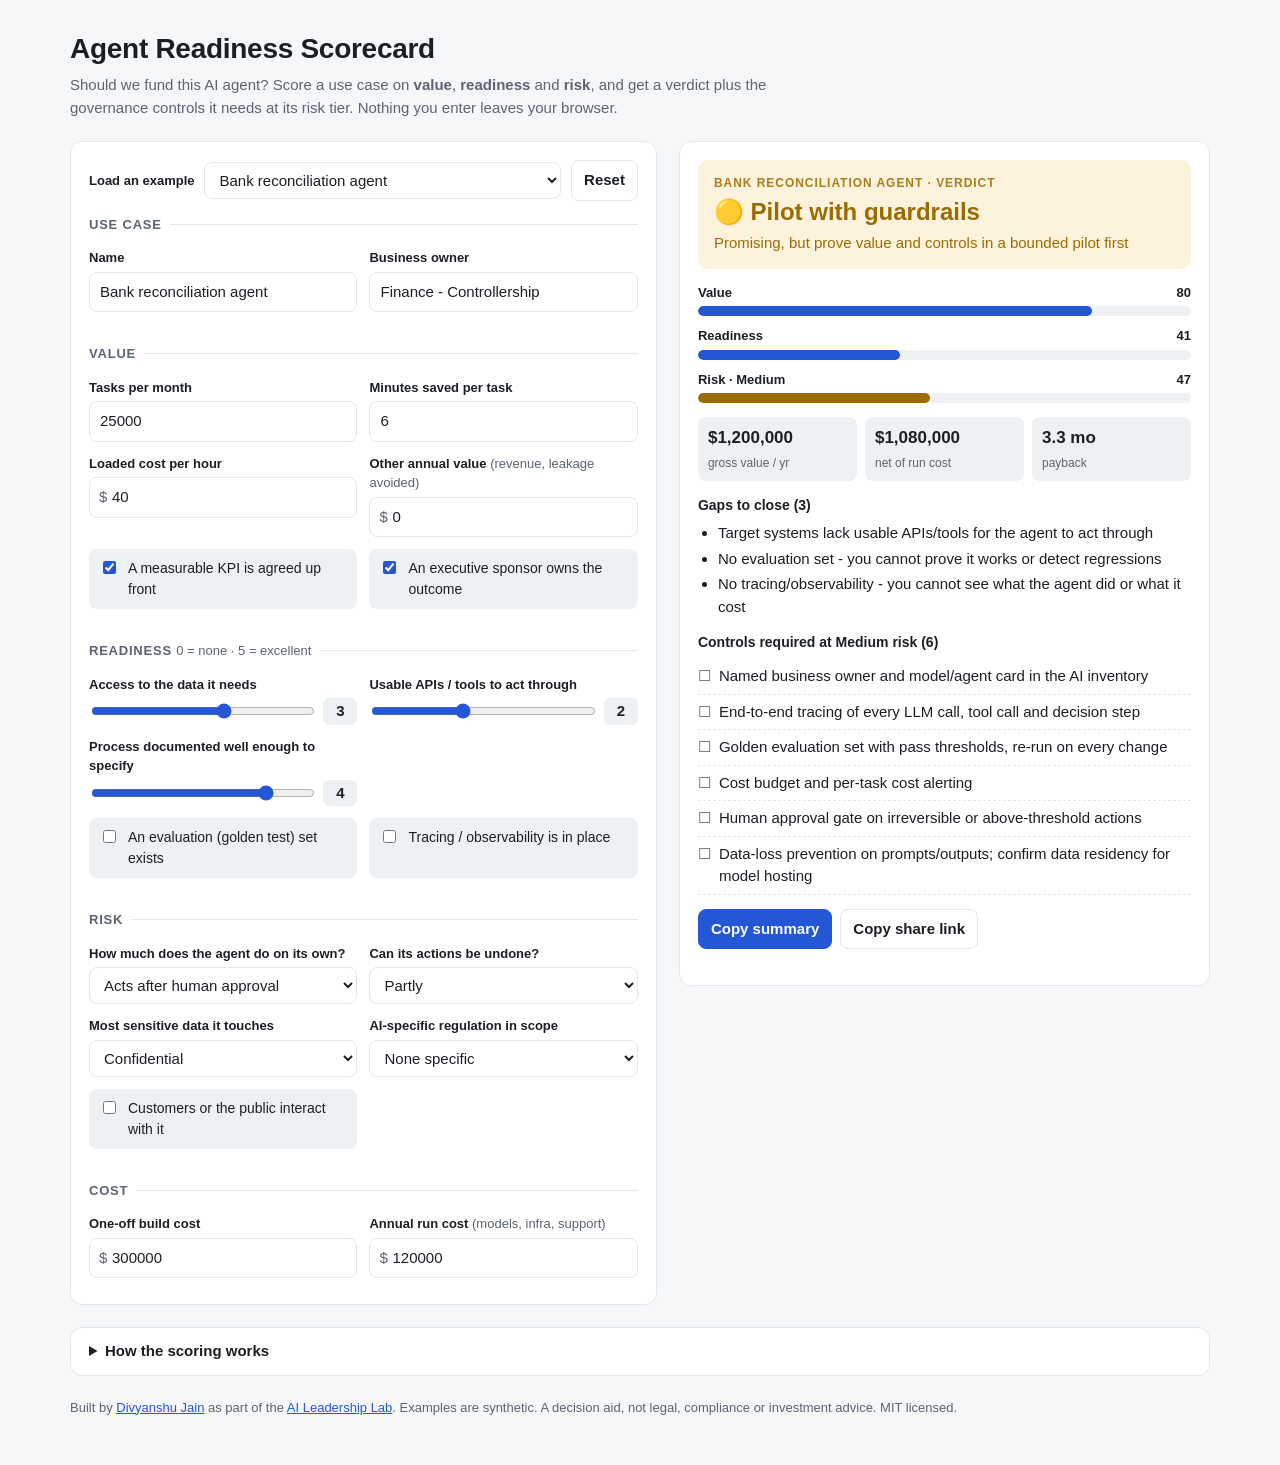
==== docs/index.html @ d0b58342 "Add browser version of the Agent Readiness Scorecard (GitHub Pages) with Python parity CI" ====
<!doctype html>
<html lang="en">
<head>
<meta charset="utf-8">
<meta name="viewport" content="width=device-width, initial-scale=1">
<title>Agent Readiness Scorecard</title>
<meta name="description" content="Score an agentic AI use case on value, readiness and risk before you fund it. Get a verdict and the governance controls it needs.">
<meta property="og:title" content="Agent Readiness Scorecard">
<meta property="og:description" content="Should we fund this AI agent? Score value, readiness and risk in 60 seconds and get the controls it needs.">
<meta property="og:type" content="website">
<meta property="og:url" content="https://jaindivyanshu.github.io/ai-leadership-lab/">
<meta property="og:image" content="https://jaindivyanshu.github.io/ai-leadership-lab/og.png">
<meta name="twitter:card" content="summary_large_image">
<style>
:root{
  --bg:#f6f7f9; --panel:#ffffff; --ink:#1b1f24; --muted:#5b6470; --line:#e3e6ea; --soft:#eef1f4;
  --accent:#2457d6; --accent-ink:#ffffff;
  --fund:#1a7f4b; --fund-bg:#e6f4ec; --pilot:#9a6b00; --pilot-bg:#fdf3dc;
  --rework:#b4510f; --rework-bg:#fdebdf; --stop:#b42318; --stop-bg:#fde8e7;
  --radius:12px; color-scheme:light;
}
@media (prefers-color-scheme: dark){
  :root{
    --bg:#0f1216; --panel:#171b21; --ink:#e7eaee; --muted:#9aa4b1; --line:#2a3039; --soft:#1f242c;
    --accent:#6c95ff; --accent-ink:#0f1216;
    --fund:#4cc38a; --fund-bg:#13291f; --pilot:#e3b341; --pilot-bg:#2b2410;
    --rework:#f0883e; --rework-bg:#2d1d10; --stop:#ff7b72; --stop-bg:#301615; color-scheme:dark;
  }
}
*{box-sizing:border-box}
body{margin:0;background:var(--bg);color:var(--ink);font:15px/1.5 -apple-system,BlinkMacSystemFont,"Segoe UI",Roboto,Helvetica,Arial,sans-serif}
a{color:var(--accent)}
.wrap{max-width:1180px;margin:0 auto;padding:28px 20px 48px}
header h1{margin:0 0 4px;font-size:28px;letter-spacing:-.01em}
header p{margin:0;color:var(--muted);max-width:760px}
.grid{display:grid;grid-template-columns:minmax(0,1.05fr) minmax(0,.95fr);gap:22px;margin-top:22px;align-items:start}
@media (max-width:900px){.grid{grid-template-columns:1fr}}
.panel{background:var(--panel);border:1px solid var(--line);border-radius:var(--radius);padding:18px 18px 8px}
.results{position:sticky;top:16px}
@media (max-width:900px){.results{position:static;order:-1}}
.toolbar{display:flex;gap:10px;flex-wrap:wrap;align-items:center;margin-bottom:6px}
select,input[type=number],input[type=text]{font:inherit;color:var(--ink);background:var(--panel);border:1px solid var(--line);border-radius:8px;padding:8px 10px;width:100%}
input:focus,select:focus{outline:2px solid var(--accent);outline-offset:1px}
fieldset{border:0;border-top:1px solid var(--line);margin:14px 0 0;padding:14px 0 6px}
legend{font-weight:650;font-size:13px;text-transform:uppercase;letter-spacing:.06em;color:var(--muted);padding:0 8px 0 0}
.row{display:grid;grid-template-columns:1fr 1fr;gap:12px;margin-bottom:12px}
@media (max-width:520px){.row{grid-template-columns:1fr}}
label{display:block;font-size:13px;font-weight:600;margin-bottom:4px}
.hint{font-weight:400;color:var(--muted)}
.money{position:relative}.money span{position:absolute;left:10px;top:9px;color:var(--muted)}.money input{padding-left:22px}
.slider{display:grid;grid-template-columns:1fr 34px;gap:10px;align-items:center}
input[type=range]{width:100%;accent-color:var(--accent)}
.slider output{font-weight:700;text-align:center;background:var(--soft);border-radius:6px;padding:2px 0}
.checks{display:grid;grid-template-columns:1fr 1fr;gap:8px 12px;margin-bottom:12px}
@media (max-width:520px){.checks{grid-template-columns:1fr}}
.check{display:flex;gap:9px;align-items:flex-start;font-size:14px;font-weight:500;background:var(--soft);border-radius:8px;padding:9px 10px;cursor:pointer;margin:0}
.check input{margin-top:3px;accent-color:var(--accent)}
.btn{font:inherit;font-weight:600;border:1px solid var(--line);background:var(--panel);color:var(--ink);border-radius:8px;padding:8px 12px;cursor:pointer}
.btn.primary{background:var(--accent);border-color:var(--accent);color:var(--accent-ink)}
.btn:focus-visible{outline:2px solid var(--accent);outline-offset:2px}
.verdict{border-radius:10px;padding:14px 16px;margin-bottom:14px}
.verdict .label{font-size:12px;text-transform:uppercase;letter-spacing:.08em;font-weight:700;opacity:.85}
.verdict .v{font-size:24px;font-weight:750;margin:2px 0}
.verdict .why{margin:0}
.v-fund{background:var(--fund-bg);color:var(--fund)} .v-pilot{background:var(--pilot-bg);color:var(--pilot)}
.v-rework{background:var(--rework-bg);color:var(--rework)} .v-stop{background:var(--stop-bg);color:var(--stop)}
.meters{display:grid;gap:10px;margin-bottom:14px}
.meter .top{display:flex;justify-content:space-between;font-size:13px;font-weight:600}
.bar{height:10px;background:var(--soft);border-radius:99px;overflow:hidden;margin-top:4px}
.bar i{display:block;height:100%;border-radius:99px;background:var(--accent);transition:width .25s}
.kpis{display:grid;grid-template-columns:repeat(3,1fr);gap:8px;margin-bottom:14px}
.kpi{background:var(--soft);border-radius:8px;padding:8px 10px}
.kpi b{display:block;font-size:17px}.kpi span{font-size:12px;color:var(--muted)}
h3{font-size:14px;margin:14px 0 6px}
ul.list{margin:0 0 6px;padding-left:20px} ul.list li{margin:3px 0}
ul.controls{list-style:none;padding:0;margin:0 0 8px} ul.controls li{display:flex;gap:8px;padding:6px 0;border-bottom:1px dashed var(--line)}
ul.controls li::before{content:"☐";color:var(--muted)}
.actions{display:flex;gap:8px;flex-wrap:wrap;margin:14px 0 10px}
.toast{font-size:13px;color:var(--muted);min-height:18px}
details{margin-top:22px;background:var(--panel);border:1px solid var(--line);border-radius:var(--radius);padding:12px 18px}
summary{cursor:pointer;font-weight:650}
table{border-collapse:collapse;width:100%;font-size:14px;margin:8px 0}
th,td{border-bottom:1px solid var(--line);padding:6px 8px;text-align:left;vertical-align:top}
.tablewrap{overflow-x:auto}
footer{margin-top:22px;color:var(--muted);font-size:13px}
.errors{color:var(--stop);font-weight:600}
</style>
</head>
<body>
<div class="wrap">
  <header>
    <h1>Agent Readiness Scorecard</h1>
    <p>Should we fund this AI agent? Score a use case on <b>value</b>, <b>readiness</b> and <b>risk</b>, and get a verdict plus the governance controls it needs at its risk tier. Nothing you enter leaves your browser.</p>
  </header>

  <div class="grid">
    <form class="panel" id="form" autocomplete="off" novalidate>
      <div class="toolbar">
        <label for="preset" style="margin:0">Load an example</label>
        <select id="preset" style="width:auto;flex:1;min-width:220px">
          <option value="">— start from a blank use case —</option>
        </select>
        <button type="button" class="btn" id="reset">Reset</button>
      </div>

      <fieldset>
        <legend>Use case</legend>
        <div class="row">
          <div><label for="name">Name</label><input type="text" id="name" placeholder="e.g. Invoice exception agent"></div>
          <div><label for="owner_function">Business owner</label><input type="text" id="owner_function" placeholder="e.g. Finance"></div>
        </div>
      </fieldset>

      <fieldset>
        <legend>Value</legend>
        <div class="row">
          <div><label for="tasks_per_month">Tasks per month</label><input type="number" min="0" step="1" id="tasks_per_month"></div>
          <div><label for="minutes_saved_per_task">Minutes saved per task</label><input type="number" min="0" step="0.5" id="minutes_saved_per_task"></div>
        </div>
        <div class="row">
          <div><label for="loaded_cost_per_hour_usd">Loaded cost per hour</label><div class="money"><span>$</span><input type="number" min="0" step="1" id="loaded_cost_per_hour_usd"></div></div>
          <div><label for="other_annual_value_usd">Other annual value <span class="hint">(revenue, leakage avoided)</span></label><div class="money"><span>$</span><input type="number" min="0" step="1000" id="other_annual_value_usd"></div></div>
        </div>
        <div class="checks">
          <label class="check"><input type="checkbox" id="kpi_defined"><span>A measurable KPI is agreed up front</span></label>
          <label class="check"><input type="checkbox" id="exec_sponsor"><span>An executive sponsor owns the outcome</span></label>
        </div>
      </fieldset>

      <fieldset>
        <legend>Readiness <span class="hint" style="text-transform:none;letter-spacing:0">0 = none · 5 = excellent</span></legend>
        <div class="row">
          <div><label for="data_access">Access to the data it needs</label><div class="slider"><input type="range" min="0" max="5" step="1" id="data_access"><output for="data_access"></output></div></div>
          <div><label for="tool_apis">Usable APIs / tools to act through</label><div class="slider"><input type="range" min="0" max="5" step="1" id="tool_apis"><output for="tool_apis"></output></div></div>
        </div>
        <div class="row">
          <div><label for="process_documented">Process documented well enough to specify</label><div class="slider"><input type="range" min="0" max="5" step="1" id="process_documented"><output for="process_documented"></output></div></div>
          <div></div>
        </div>
        <div class="checks">
          <label class="check"><input type="checkbox" id="eval_set_exists"><span>An evaluation (golden test) set exists</span></label>
          <label class="check"><input type="checkbox" id="observability_in_place"><span>Tracing / observability is in place</span></label>
        </div>
      </fieldset>

      <fieldset>
        <legend>Risk</legend>
        <div class="row">
          <div><label for="autonomy">How much does the agent do on its own?</label>
            <select id="autonomy">
              <option value="suggest">Suggests only</option>
              <option value="draft">Drafts for a human to send</option>
              <option value="act_with_approval">Acts after human approval</option>
              <option value="act_autonomous">Acts on its own</option>
            </select></div>
          <div><label for="reversibility">Can its actions be undone?</label>
            <select id="reversibility">
              <option value="reversible">Yes, easily</option>
              <option value="partially_reversible">Partly</option>
              <option value="irreversible">No (payments, deletions, external messages)</option>
            </select></div>
        </div>
        <div class="row">
          <div><label for="data_sensitivity">Most sensitive data it touches</label>
            <select id="data_sensitivity">
              <option value="public">Public</option>
              <option value="internal">Internal</option>
              <option value="confidential">Confidential</option>
              <option value="regulated">Regulated (personal, financial, health)</option>
            </select></div>
          <div><label for="regulatory_scope">AI-specific regulation in scope</label>
            <select id="regulatory_scope">
              <option value="none">None specific</option>
              <option value="transparency">Transparency duties (e.g. disclose AI use)</option>
              <option value="high_risk">High-risk AI category</option>
            </select></div>
        </div>
        <div class="checks">
          <label class="check"><input type="checkbox" id="customer_facing"><span>Customers or the public interact with it</span></label>
        </div>
      </fieldset>

      <fieldset>
        <legend>Cost</legend>
        <div class="row">
          <div><label for="est_build_cost_usd">One-off build cost</label><div class="money"><span>$</span><input type="number" min="0" step="1000" id="est_build_cost_usd"></div></div>
          <div><label for="est_annual_run_cost_usd">Annual run cost <span class="hint">(models, infra, support)</span></label><div class="money"><span>$</span><input type="number" min="0" step="1000" id="est_annual_run_cost_usd"></div></div>
        </div>
      </fieldset>
    </form>

    <section class="panel results" aria-live="polite" id="results"></section>
  </div>

  <details>
    <summary>How the scoring works</summary>
    <div class="tablewrap">
    <table>
      <tr><th>Pillar</th><th>How it's scored (0–100)</th></tr>
      <tr><td>Value</td><td>Net annual value (time saved × loaded cost + other value − run cost), log-scaled from $25k (0 points) to $5M (70 points), plus 15 for an agreed KPI and 15 for an executive sponsor.</td></tr>
      <tr><td>Readiness</td><td>Data access 25 · usable APIs 25 · documented process 20 · evaluation set 15 · observability 15.</td></tr>
      <tr><td>Risk</td><td>Autonomy (5–35) + irreversibility (0–20) + data sensitivity (0–20) + regulation (0–15) + customer-facing (10). Autonomous and irreversible together is always <b>Critical</b>. Tiers: Low &lt;30 · Medium 30–54 · High 55–75 · Critical ≥76.</td></tr>
    </table>
    <table>
      <tr><th>Verdict</th><th>Rule (checked in this order)</th></tr>
      <tr><td>🔴 Stop</td><td>Value score &lt;25, or Critical risk with readiness &lt;50</td></tr>
      <tr><td>🟠 Rework before funding</td><td>No agreed KPI, or readiness &lt;40</td></tr>
      <tr><td>🟡 Pilot with guardrails</td><td>High/Critical risk, readiness &lt;65, or value &lt;50</td></tr>
      <tr><td>🟢 Fund to production</td><td>Everything else</td></tr>
    </table>
    </div>
    <p>Controls are <b>tiered by risk</b>, not uniform: a low-risk assistant needs an owner and an inventory entry; a critical autonomous agent needs gateway-enforced tool allow-lists, audit logs, a tested kill switch, red-teaming, staged autonomy and board sign-off. Weights are opinionated defaults — adapt them to your own AI policy. Source code, tests and the Python version: <a href="https://github.com/jaindivyanshu/ai-leadership-lab/tree/main/experiments/01-agent-readiness-scorecard">GitHub</a>.</p>
  </details>

  <footer>
    Built by <a href="https://www.linkedin.com/in/divyanshu-jain-ai-leader">Divyanshu Jain</a> as part of the <a href="https://github.com/jaindivyanshu/ai-leadership-lab">AI Leadership Lab</a>. Examples are synthetic. A decision aid, not legal, compliance or investment advice. MIT licensed.
  </footer>
</div>

<script src="scorecard.js"></script>
<script>
(function () {
  "use strict";
  const EXAMPLES = [
    {"name":"Service desk triage & auto-resolution","owner_function":"IT Operations","tasks_per_month":40000,"minutes_saved_per_task":9,"loaded_cost_per_hour_usd":35,"kpi_defined":true,"exec_sponsor":true,"data_access":4,"tool_apis":4,"process_documented":4,"eval_set_exists":true,"observability_in_place":true,"autonomy":"act_with_approval","reversibility":"reversible","data_sensitivity":"internal","customer_facing":false,"regulatory_scope":"none","est_annual_run_cost_usd":180000,"est_build_cost_usd":450000},
    {"name":"Bank reconciliation agent","owner_function":"Finance - Controllership","tasks_per_month":25000,"minutes_saved_per_task":6,"loaded_cost_per_hour_usd":40,"kpi_defined":true,"exec_sponsor":true,"data_access":3,"tool_apis":2,"process_documented":4,"eval_set_exists":false,"observability_in_place":false,"autonomy":"act_with_approval","reversibility":"partially_reversible","data_sensitivity":"confidential","customer_facing":false,"regulatory_scope":"none","est_annual_run_cost_usd":120000,"est_build_cost_usd":300000},
    {"name":"Sales lead-enrichment copilot","owner_function":"Sales","tasks_per_month":6000,"minutes_saved_per_task":20,"loaded_cost_per_hour_usd":45,"other_annual_value_usd":400000,"kpi_defined":false,"exec_sponsor":true,"data_access":3,"tool_apis":3,"process_documented":2,"eval_set_exists":false,"observability_in_place":true,"autonomy":"draft","reversibility":"reversible","data_sensitivity":"confidential","customer_facing":false,"regulatory_scope":"none","est_annual_run_cost_usd":60000,"est_build_cost_usd":150000},
    {"name":"Autonomous refund agent","owner_function":"Customer Service","tasks_per_month":8000,"minutes_saved_per_task":12,"loaded_cost_per_hour_usd":25,"kpi_defined":true,"exec_sponsor":false,"data_access":2,"tool_apis":3,"process_documented":2,"eval_set_exists":false,"observability_in_place":false,"autonomy":"act_autonomous","reversibility":"irreversible","data_sensitivity":"regulated","customer_facing":true,"regulatory_scope":"transparency","est_annual_run_cost_usd":90000,"est_build_cost_usd":250000},
    {"name":"Meeting-notes summariser","owner_function":"Corporate","tasks_per_month":300,"minutes_saved_per_task":5,"loaded_cost_per_hour_usd":50,"kpi_defined":false,"exec_sponsor":false,"data_access":4,"tool_apis":4,"process_documented":3,"eval_set_exists":false,"observability_in_place":false,"autonomy":"suggest","reversibility":"reversible","data_sensitivity":"internal","customer_facing":false,"regulatory_scope":"none","est_annual_run_cost_usd":12000,"est_build_cost_usd":20000}
  ];
  const BLANK = Object.assign({}, Scorecard.DEFAULTS, {tasks_per_month: 1000, minutes_saved_per_task: 10, loaded_cost_per_hour_usd: 40, data_access: 3, tool_apis: 3, process_documented: 3, est_annual_run_cost_usd: 50000, est_build_cost_usd: 150000});
  const FIELDS = Object.keys(Scorecard.DEFAULTS).filter(k => !["description", "tags"].includes(k));
  const CLASS = {"Fund to production": "v-fund", "Pilot with guardrails": "v-pilot", "Rework before funding": "v-rework", "Stop": "v-stop"};
  const EMOJI = {"Fund to production": "🟢", "Pilot with guardrails": "🟡", "Rework before funding": "🟠", "Stop": "🔴"};
  const TIER_COLOUR = {Low: "var(--fund)", Medium: "var(--pilot)", High: "var(--rework)", Critical: "var(--stop)"};
  const $ = id => document.getElementById(id);
  const usd = x => (x < 0 ? "−$" : "$") + Math.abs(Math.round(x)).toLocaleString("en-US");
  const esc = s => String(s).replace(/[&<>"]/g, c => ({"&":"&amp;","<":"&lt;",">":"&gt;",'"':"&quot;"}[c]));

  const preset = $("preset");
  EXAMPLES.forEach((e, i) => preset.add(new Option(e.name, String(i))));

  function read() {
    const o = {};
    for (const k of FIELDS) {
      const el = $(k); if (!el) continue;
      if (el.type === "checkbox") o[k] = el.checked;
      else if (el.type === "number" || el.type === "range") o[k] = el.value === "" ? 0 : Number(el.value);
      else o[k] = el.value;
    }
    return o;
  }
  function write(uc) {
    const full = Object.assign({}, Scorecard.DEFAULTS, uc);
    for (const k of FIELDS) {
      const el = $(k); if (!el) continue;
      if (el.type === "checkbox") el.checked = !!full[k]; else el.value = full[k];
    }
    document.querySelectorAll(".slider output").forEach(o => o.value = $(o.htmlFor.value).value);
  }

  let last = null;
  function render() {
    document.querySelectorAll(".slider output").forEach(o => o.value = $(o.htmlFor.value).value);
    const r = Scorecard.score(read());
    const box = $("results");
    if (r.errors) { box.innerHTML = `<p class="errors">${r.errors.map(esc).join("<br>")}</p>`; return; }
    last = r;
    const title = r.use_case.name ? esc(r.use_case.name) : "Your use case";
    const payback = r.payback_months === null ? "n/a" : r.payback_months.toFixed(1) + " mo";
    box.innerHTML = `
      <div class="verdict ${CLASS[r.verdict]}">
        <div class="label">${title} · verdict</div>
        <div class="v">${EMOJI[r.verdict]} ${r.verdict}</div>
        <p class="why">${esc(r.reasons[0])}</p>
      </div>
      <div class="meters">
        ${meter("Value", r.value_score, "var(--accent)")}
        ${meter("Readiness", r.readiness_score, "var(--accent)")}
        ${meter(`Risk · ${r.risk_tier}`, r.risk_score, TIER_COLOUR[r.risk_tier])}
      </div>
      <div class="kpis">
        <div class="kpi"><b>${usd(r.annual_value_usd)}</b><span>gross value / yr</span></div>
        <div class="kpi"><b>${usd(r.net_annual_value_usd)}</b><span>net of run cost</span></div>
        <div class="kpi"><b>${payback}</b><span>payback</span></div>
      </div>
      ${r.gaps.length ? `<h3>Gaps to close (${r.gaps.length})</h3><ul class="list">${r.gaps.map(g => `<li>${esc(g)}</li>`).join("")}</ul>` : `<h3>Gaps to close</h3><p>None. Foundations look solid.</p>`}
      <h3>Controls required at ${r.risk_tier} risk (${r.controls.length})</h3>
      <ul class="controls">${r.controls.map(c => `<li>${esc(c)}</li>`).join("")}</ul>
      <div class="actions">
        <button type="button" class="btn primary" id="copy">Copy summary</button>
        <button type="button" class="btn" id="share">Copy share link</button>
      </div>
      <div class="toast" id="toast"></div>`;
    $("copy").onclick = () => copy(markdown(r), "Summary copied: paste it into an email, deck or ticket.");
    $("share").onclick = () => copy(shareUrl(), "Link copied: it reopens this exact scenario.");
  }
  function meter(label, v, colour) {
    return `<div class="meter"><div class="top"><span>${label}</span><span>${v}</span></div><div class="bar" role="img" aria-label="${label} ${v} of 100"><i style="width:${v}%;background:${colour}"></i></div></div>`;
  }
  function markdown(r) {
    const n = r.use_case.name || "Use case";
    return [`**${n}: ${EMOJI[r.verdict]} ${r.verdict}** (risk tier: ${r.risk_tier})`,
      `Value ${r.value_score} · Readiness ${r.readiness_score} · Risk ${r.risk_score}`,
      `Net value ${usd(r.net_annual_value_usd)}/yr · payback ${r.payback_months === null ? "n/a" : r.payback_months.toFixed(1) + " months"}`,
      `Why: ${r.reasons[0]}`, "",
      r.gaps.length ? "Gaps to close:\n" + r.gaps.map(g => "- " + g).join("\n") : "Gaps to close: none",
      "", "Required controls:\n" + r.controls.map(c => "- [ ] " + c).join("\n"), "",
      `Scored with the Agent Readiness Scorecard: ${location.origin + location.pathname}`].join("\n");
  }
  function shareUrl() {
    const cur = read(), diff = {};
    for (const k of FIELDS) if (cur[k] !== Scorecard.DEFAULTS[k]) diff[k] = cur[k];
    const b64 = btoa(unescape(encodeURIComponent(JSON.stringify(diff)))).replace(/\+/g, "-").replace(/\//g, "_").replace(/=+$/, "");
    return location.origin + location.pathname + "#s=" + b64;
  }
  function fromHash() {
    const m = location.hash.match(/s=([A-Za-z0-9_-]+)/);
    if (!m) return null;
    try { return JSON.parse(decodeURIComponent(escape(atob(m[1].replace(/-/g, "+").replace(/_/g, "/"))))); } catch (e) { return null; }
  }
  async function copy(text, msg) {
    try { await navigator.clipboard.writeText(text); }
    catch (e) {
      const t = document.createElement("textarea"); t.value = text; document.body.appendChild(t); t.select();
      try { document.execCommand("copy"); } catch (_) {} t.remove();
    }
    $("toast").textContent = msg;
  }

  $("form").addEventListener("input", render);
  $("form").addEventListener("change", render);
  preset.addEventListener("change", () => { write(preset.value === "" ? BLANK : EXAMPLES[Number(preset.value)]); render(); });
  $("reset").addEventListener("click", () => { preset.value = ""; history.replaceState(null, "", location.pathname); write(BLANK); render(); });

  const shared = fromHash();
  if (shared) write(shared); else { preset.value = "1"; write(EXAMPLES[1]); }
  render();
})();
</script>
</body>
</html>
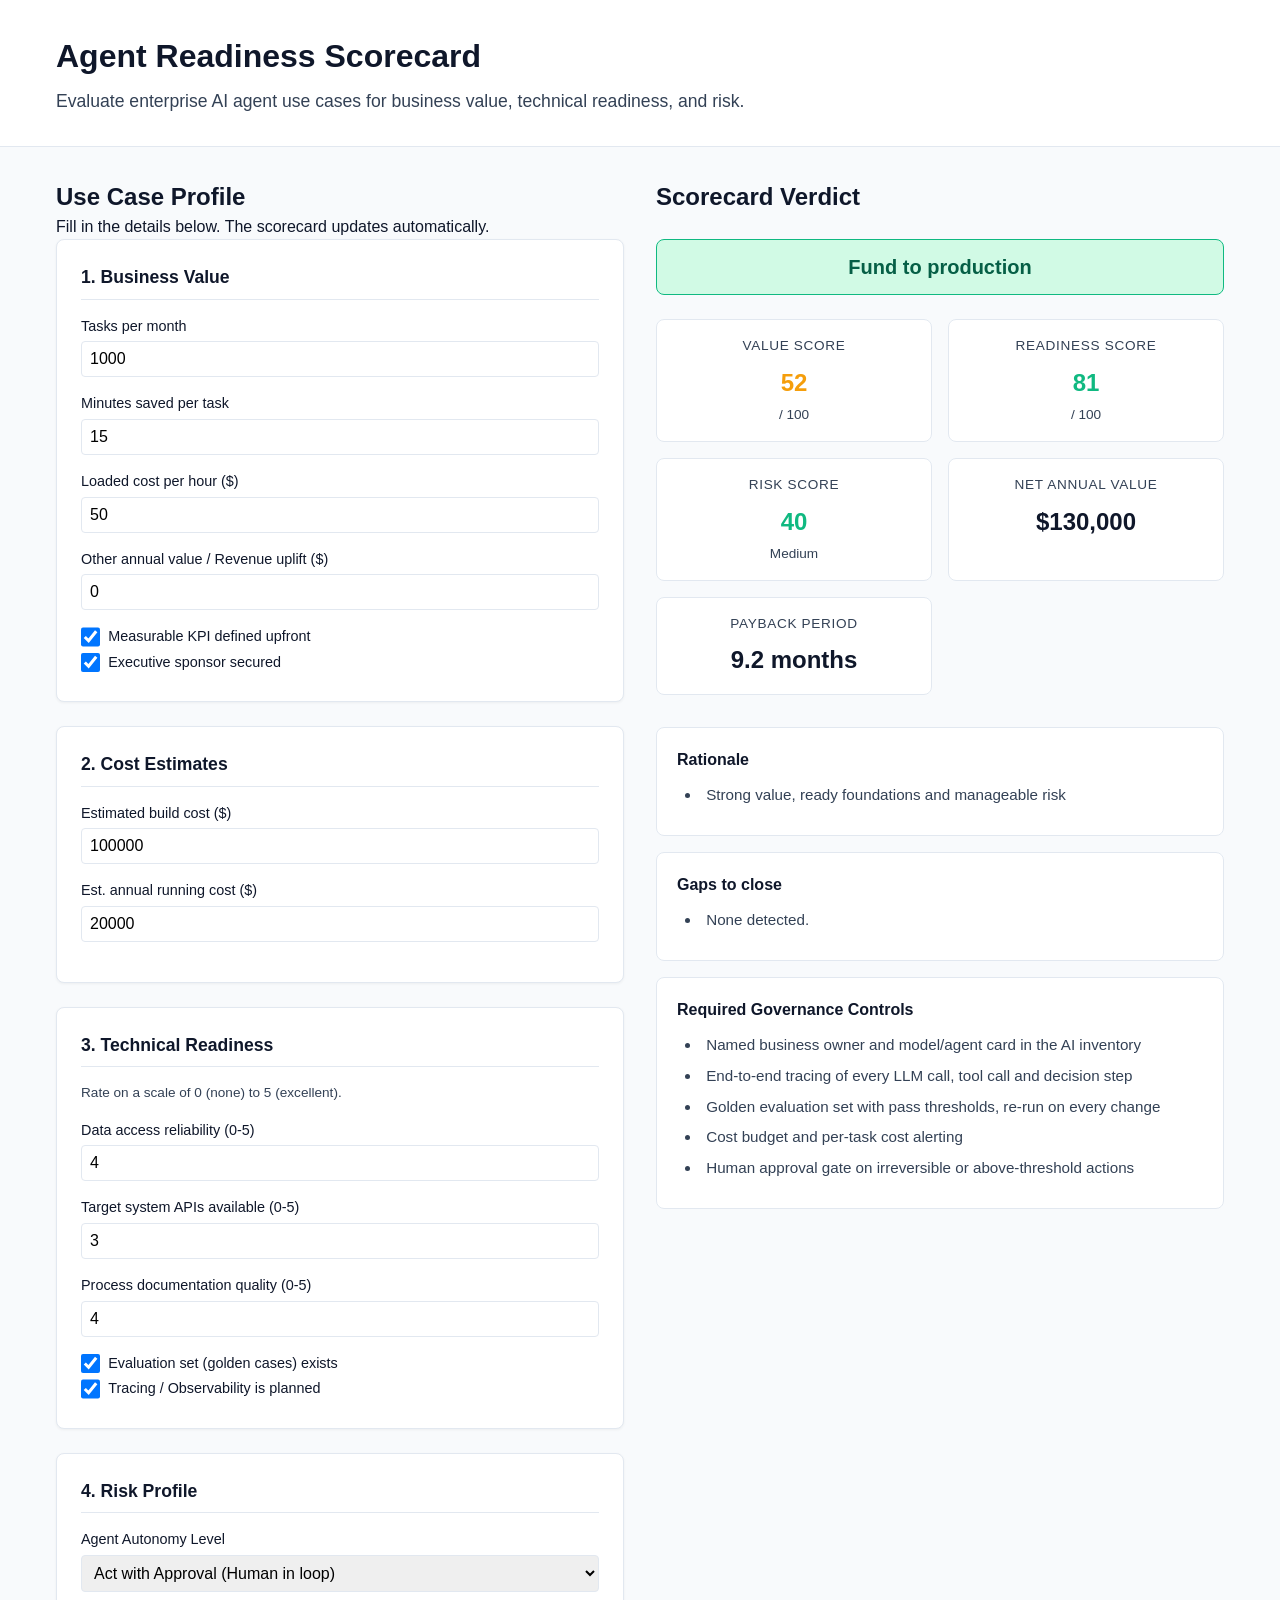
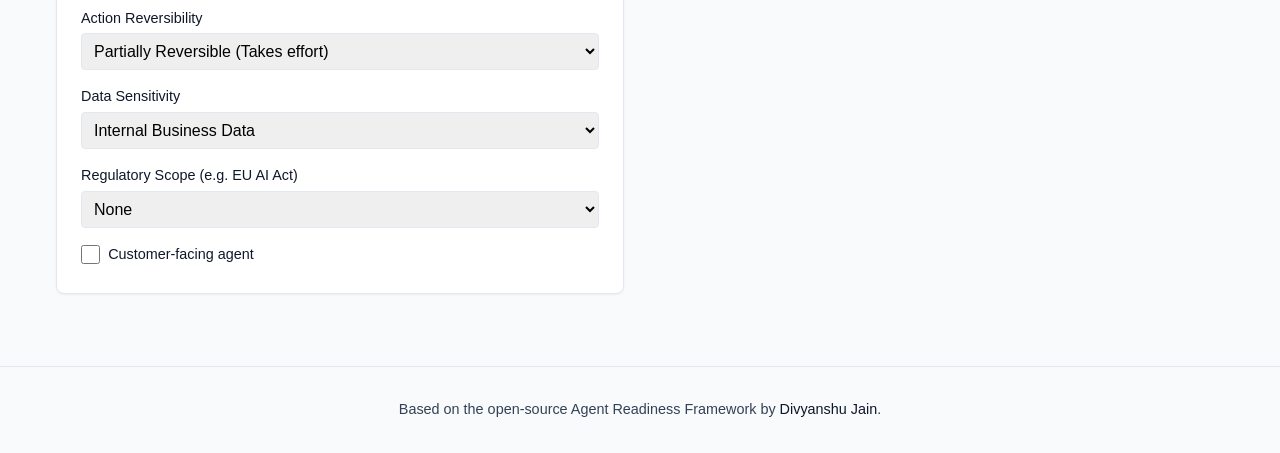
==== commit 44e7db61: "feat: Add Web Scorecard and Agentic Harness" ====
--- a/docs/index.html
+++ b/docs/index.html
@@ -1,342 +1,200 @@
-<!doctype html>
+<!DOCTYPE html>
 <html lang="en">
 <head>
-<meta charset="utf-8">
-<meta name="viewport" content="width=device-width, initial-scale=1">
-<title>Agent Readiness Scorecard</title>
-<meta name="description" content="Score an agentic AI use case on value, readiness and risk before you fund it. Get a verdict and the governance controls it needs.">
-<meta property="og:title" content="Agent Readiness Scorecard">
-<meta property="og:description" content="Should we fund this AI agent? Score value, readiness and risk in 60 seconds and get the controls it needs.">
-<meta property="og:type" content="website">
-<meta property="og:url" content="https://jaindivyanshu.github.io/ai-leadership-lab/">
-<meta property="og:image" content="https://jaindivyanshu.github.io/ai-leadership-lab/og.png">
-<meta name="twitter:card" content="summary_large_image">
-<style>
-:root{
-  --bg:#f6f7f9; --panel:#ffffff; --ink:#1b1f24; --muted:#5b6470; --line:#e3e6ea; --soft:#eef1f4;
-  --accent:#2457d6; --accent-ink:#ffffff;
-  --fund:#1a7f4b; --fund-bg:#e6f4ec; --pilot:#9a6b00; --pilot-bg:#fdf3dc;
-  --rework:#b4510f; --rework-bg:#fdebdf; --stop:#b42318; --stop-bg:#fde8e7;
-  --radius:12px; color-scheme:light;
-}
-@media (prefers-color-scheme: dark){
-  :root{
-    --bg:#0f1216; --panel:#171b21; --ink:#e7eaee; --muted:#9aa4b1; --line:#2a3039; --soft:#1f242c;
-    --accent:#6c95ff; --accent-ink:#0f1216;
-    --fund:#4cc38a; --fund-bg:#13291f; --pilot:#e3b341; --pilot-bg:#2b2410;
-    --rework:#f0883e; --rework-bg:#2d1d10; --stop:#ff7b72; --stop-bg:#301615; color-scheme:dark;
-  }
-}
-*{box-sizing:border-box}
-body{margin:0;background:var(--bg);color:var(--ink);font:15px/1.5 -apple-system,BlinkMacSystemFont,"Segoe UI",Roboto,Helvetica,Arial,sans-serif}
-a{color:var(--accent)}
-.wrap{max-width:1180px;margin:0 auto;padding:28px 20px 48px}
-header h1{margin:0 0 4px;font-size:28px;letter-spacing:-.01em}
-header p{margin:0;color:var(--muted);max-width:760px}
-.grid{display:grid;grid-template-columns:minmax(0,1.05fr) minmax(0,.95fr);gap:22px;margin-top:22px;align-items:start}
-@media (max-width:900px){.grid{grid-template-columns:1fr}}
-.panel{background:var(--panel);border:1px solid var(--line);border-radius:var(--radius);padding:18px 18px 8px}
-.results{position:sticky;top:16px}
-@media (max-width:900px){.results{position:static;order:-1}}
-.toolbar{display:flex;gap:10px;flex-wrap:wrap;align-items:center;margin-bottom:6px}
-select,input[type=number],input[type=text]{font:inherit;color:var(--ink);background:var(--panel);border:1px solid var(--line);border-radius:8px;padding:8px 10px;width:100%}
-input:focus,select:focus{outline:2px solid var(--accent);outline-offset:1px}
-fieldset{border:0;border-top:1px solid var(--line);margin:14px 0 0;padding:14px 0 6px}
-legend{font-weight:650;font-size:13px;text-transform:uppercase;letter-spacing:.06em;color:var(--muted);padding:0 8px 0 0}
-.row{display:grid;grid-template-columns:1fr 1fr;gap:12px;margin-bottom:12px}
-@media (max-width:520px){.row{grid-template-columns:1fr}}
-label{display:block;font-size:13px;font-weight:600;margin-bottom:4px}
-.hint{font-weight:400;color:var(--muted)}
-.money{position:relative}.money span{position:absolute;left:10px;top:9px;color:var(--muted)}.money input{padding-left:22px}
-.slider{display:grid;grid-template-columns:1fr 34px;gap:10px;align-items:center}
-input[type=range]{width:100%;accent-color:var(--accent)}
-.slider output{font-weight:700;text-align:center;background:var(--soft);border-radius:6px;padding:2px 0}
-.checks{display:grid;grid-template-columns:1fr 1fr;gap:8px 12px;margin-bottom:12px}
-@media (max-width:520px){.checks{grid-template-columns:1fr}}
-.check{display:flex;gap:9px;align-items:flex-start;font-size:14px;font-weight:500;background:var(--soft);border-radius:8px;padding:9px 10px;cursor:pointer;margin:0}
-.check input{margin-top:3px;accent-color:var(--accent)}
-.btn{font:inherit;font-weight:600;border:1px solid var(--line);background:var(--panel);color:var(--ink);border-radius:8px;padding:8px 12px;cursor:pointer}
-.btn.primary{background:var(--accent);border-color:var(--accent);color:var(--accent-ink)}
-.btn:focus-visible{outline:2px solid var(--accent);outline-offset:2px}
-.verdict{border-radius:10px;padding:14px 16px;margin-bottom:14px}
-.verdict .label{font-size:12px;text-transform:uppercase;letter-spacing:.08em;font-weight:700;opacity:.85}
-.verdict .v{font-size:24px;font-weight:750;margin:2px 0}
-.verdict .why{margin:0}
-.v-fund{background:var(--fund-bg);color:var(--fund)} .v-pilot{background:var(--pilot-bg);color:var(--pilot)}
-.v-rework{background:var(--rework-bg);color:var(--rework)} .v-stop{background:var(--stop-bg);color:var(--stop)}
-.meters{display:grid;gap:10px;margin-bottom:14px}
-.meter .top{display:flex;justify-content:space-between;font-size:13px;font-weight:600}
-.bar{height:10px;background:var(--soft);border-radius:99px;overflow:hidden;margin-top:4px}
-.bar i{display:block;height:100%;border-radius:99px;background:var(--accent);transition:width .25s}
-.kpis{display:grid;grid-template-columns:repeat(3,1fr);gap:8px;margin-bottom:14px}
-.kpi{background:var(--soft);border-radius:8px;padding:8px 10px}
-.kpi b{display:block;font-size:17px}.kpi span{font-size:12px;color:var(--muted)}
-h3{font-size:14px;margin:14px 0 6px}
-ul.list{margin:0 0 6px;padding-left:20px} ul.list li{margin:3px 0}
-ul.controls{list-style:none;padding:0;margin:0 0 8px} ul.controls li{display:flex;gap:8px;padding:6px 0;border-bottom:1px dashed var(--line)}
-ul.controls li::before{content:"☐";color:var(--muted)}
-.actions{display:flex;gap:8px;flex-wrap:wrap;margin:14px 0 10px}
-.toast{font-size:13px;color:var(--muted);min-height:18px}
-details{margin-top:22px;background:var(--panel);border:1px solid var(--line);border-radius:var(--radius);padding:12px 18px}
-summary{cursor:pointer;font-weight:650}
-table{border-collapse:collapse;width:100%;font-size:14px;margin:8px 0}
-th,td{border-bottom:1px solid var(--line);padding:6px 8px;text-align:left;vertical-align:top}
-.tablewrap{overflow-x:auto}
-footer{margin-top:22px;color:var(--muted);font-size:13px}
-.errors{color:var(--stop);font-weight:600}
-</style>
+    <meta charset="UTF-8">
+    <meta name="viewport" content="width=device-width, initial-scale=1.0">
+    <title>Agent Readiness Scorecard</title>
+    <link rel="stylesheet" href="style.css">
 </head>
 <body>
-<div class="wrap">
-  <header>
-    <h1>Agent Readiness Scorecard</h1>
-    <p>Should we fund this AI agent? Score a use case on <b>value</b>, <b>readiness</b> and <b>risk</b>, and get a verdict plus the governance controls it needs at its risk tier. Nothing you enter leaves your browser.</p>
-  </header>
-
-  <div class="grid">
-    <form class="panel" id="form" autocomplete="off" novalidate>
-      <div class="toolbar">
-        <label for="preset" style="margin:0">Load an example</label>
-        <select id="preset" style="width:auto;flex:1;min-width:220px">
-          <option value="">— start from a blank use case —</option>
-        </select>
-        <button type="button" class="btn" id="reset">Reset</button>
-      </div>
-
-      <fieldset>
-        <legend>Use case</legend>
-        <div class="row">
-          <div><label for="name">Name</label><input type="text" id="name" placeholder="e.g. Invoice exception agent"></div>
-          <div><label for="owner_function">Business owner</label><input type="text" id="owner_function" placeholder="e.g. Finance"></div>
+    <header class="app-header">
+        <div class="container">
+            <h1>Agent Readiness Scorecard</h1>
+            <p class="subtitle">Evaluate enterprise AI agent use cases for business value, technical readiness, and risk.</p>
         </div>
-      </fieldset>
-
-      <fieldset>
-        <legend>Value</legend>
-        <div class="row">
-          <div><label for="tasks_per_month">Tasks per month</label><input type="number" min="0" step="1" id="tasks_per_month"></div>
-          <div><label for="minutes_saved_per_task">Minutes saved per task</label><input type="number" min="0" step="0.5" id="minutes_saved_per_task"></div>
+    </header>
+
+    <main class="container layout-grid">
+        <section class="form-section">
+            <h2>Use Case Profile</h2>
+            <p class="section-desc">Fill in the details below. The scorecard updates automatically.</p>
+            
+            <form id="scorecard-form">
+                <div class="card">
+                    <h3>1. Business Value</h3>
+                    <div class="form-group">
+                        <label for="tasks_per_month">Tasks per month</label>
+                        <input type="number" id="tasks_per_month" value="1000" min="0">
+                    </div>
+                    <div class="form-group">
+                        <label for="minutes_saved">Minutes saved per task</label>
+                        <input type="number" id="minutes_saved" value="15" min="0" step="0.1">
+                    </div>
+                    <div class="form-group">
+                        <label for="cost_per_hour">Loaded cost per hour ($)</label>
+                        <input type="number" id="cost_per_hour" value="50" min="0">
+                    </div>
+                    <div class="form-group">
+                        <label for="other_value">Other annual value / Revenue uplift ($)</label>
+                        <input type="number" id="other_value" value="0" min="0">
+                    </div>
+                    
+                    <div class="form-row mt-2">
+                        <label class="checkbox-label">
+                            <input type="checkbox" id="kpi_defined" checked>
+                            Measurable KPI defined upfront
+                        </label>
+                        <label class="checkbox-label">
+                            <input type="checkbox" id="exec_sponsor" checked>
+                            Executive sponsor secured
+                        </label>
+                    </div>
+                </div>
+
+                <div class="card">
+                    <h3>2. Cost Estimates</h3>
+                    <div class="form-group">
+                        <label for="build_cost">Estimated build cost ($)</label>
+                        <input type="number" id="build_cost" value="100000" min="0">
+                    </div>
+                    <div class="form-group">
+                        <label for="run_cost">Est. annual running cost ($)</label>
+                        <input type="number" id="run_cost" value="20000" min="0">
+                    </div>
+                </div>
+
+                <div class="card">
+                    <h3>3. Technical Readiness</h3>
+                    <p class="help-text">Rate on a scale of 0 (none) to 5 (excellent).</p>
+                    <div class="form-group">
+                        <label for="data_access">Data access reliability (0-5)</label>
+                        <input type="number" id="data_access" value="4" min="0" max="5">
+                    </div>
+                    <div class="form-group">
+                        <label for="tool_apis">Target system APIs available (0-5)</label>
+                        <input type="number" id="tool_apis" value="3" min="0" max="5">
+                    </div>
+                    <div class="form-group">
+                        <label for="process_documented">Process documentation quality (0-5)</label>
+                        <input type="number" id="process_documented" value="4" min="0" max="5">
+                    </div>
+                    <div class="form-row mt-2">
+                        <label class="checkbox-label">
+                            <input type="checkbox" id="eval_set" checked>
+                            Evaluation set (golden cases) exists
+                        </label>
+                        <label class="checkbox-label">
+                            <input type="checkbox" id="observability" checked>
+                            Tracing / Observability is planned
+                        </label>
+                    </div>
+                </div>
+
+                <div class="card">
+                    <h3>4. Risk Profile</h3>
+                    <div class="form-group">
+                        <label for="autonomy">Agent Autonomy Level</label>
+                        <select id="autonomy">
+                            <option value="suggest">Suggest (Read-only advice)</option>
+                            <option value="draft">Draft (Drafts response for human)</option>
+                            <option value="act_with_approval" selected>Act with Approval (Human in loop)</option>
+                            <option value="act_autonomous">Fully Autonomous (Acts instantly)</option>
+                        </select>
+                    </div>
+                    <div class="form-group">
+                        <label for="reversibility">Action Reversibility</label>
+                        <select id="reversibility">
+                            <option value="reversible">Reversible (Easy to undo)</option>
+                            <option value="partially_reversible" selected>Partially Reversible (Takes effort)</option>
+                            <option value="irreversible">Irreversible (External impact)</option>
+                        </select>
+                    </div>
+                    <div class="form-group">
+                        <label for="data_sensitivity">Data Sensitivity</label>
+                        <select id="data_sensitivity">
+                            <option value="public">Public Data</option>
+                            <option value="internal" selected>Internal Business Data</option>
+                            <option value="confidential">Confidential / PII</option>
+                            <option value="regulated">Regulated (HIPAA/PCI/etc)</option>
+                        </select>
+                    </div>
+                    <div class="form-group">
+                        <label for="regulatory_scope">Regulatory Scope (e.g. EU AI Act)</label>
+                        <select id="regulatory_scope">
+                            <option value="none" selected>None</option>
+                            <option value="transparency">Transparency Obligation</option>
+                            <option value="high_risk">High Risk Category</option>
+                        </select>
+                    </div>
+                    <div class="form-row mt-2">
+                        <label class="checkbox-label">
+                            <input type="checkbox" id="customer_facing">
+                            Customer-facing agent
+                        </label>
+                    </div>
+                </div>
+            </form>
+        </section>
+
+        <aside class="results-section">
+            <div class="sticky-results">
+                <h2>Scorecard Verdict</h2>
+                <div class="verdict-banner">
+                    <span id="verdict" class="verdict-badge">Calculating...</span>
+                </div>
+
+                <div class="metrics-grid">
+                    <div class="metric-box">
+                        <span class="metric-label">Value Score</span>
+                        <span id="value_score" class="metric-value text-success">--</span>
+                        <span class="metric-subtext">/ 100</span>
+                    </div>
+                    <div class="metric-box">
+                        <span class="metric-label">Readiness Score</span>
+                        <span id="readiness_score" class="metric-value">--</span>
+                        <span class="metric-subtext">/ 100</span>
+                    </div>
+                    <div class="metric-box">
+                        <span class="metric-label">Risk Score</span>
+                        <span id="risk_score" class="metric-value">--</span>
+                        <span class="metric-subtext" id="risk_tier">--</span>
+                    </div>
+                    <div class="metric-box">
+                        <span class="metric-label">Net Annual Value</span>
+                        <span id="net_value" class="metric-value">--</span>
+                    </div>
+                    <div class="metric-box">
+                        <span class="metric-label">Payback Period</span>
+                        <span id="payback" class="metric-value">--</span>
+                    </div>
+                </div>
+
+                <div class="results-details">
+                    <div class="result-block">
+                        <h4>Rationale</h4>
+                        <ul id="reasons_list" class="reasons-list"></ul>
+                    </div>
+
+                    <div class="result-block gaps-block">
+                        <h4>Gaps to close</h4>
+                        <ul id="gaps_list" class="gaps-list"></ul>
+                    </div>
+
+                    <div class="result-block controls-block">
+                        <h4>Required Governance Controls</h4>
+                        <ul id="controls_list" class="controls-list"></ul>
+                    </div>
+                </div>
+            </div>
+        </aside>
+    </main>
+
+    <footer class="app-footer">
+        <div class="container">
+            <p>Based on the open-source Agent Readiness Framework by <a href="https://github.com/jaindivyanshu" target="_blank">Divyanshu Jain</a>.</p>
         </div>
-        <div class="row">
-          <div><label for="loaded_cost_per_hour_usd">Loaded cost per hour</label><div class="money"><span>$</span><input type="number" min="0" step="1" id="loaded_cost_per_hour_usd"></div></div>
-          <div><label for="other_annual_value_usd">Other annual value <span class="hint">(revenue, leakage avoided)</span></label><div class="money"><span>$</span><input type="number" min="0" step="1000" id="other_annual_value_usd"></div></div>
-        </div>
-        <div class="checks">
-          <label class="check"><input type="checkbox" id="kpi_defined"><span>A measurable KPI is agreed up front</span></label>
-          <label class="check"><input type="checkbox" id="exec_sponsor"><span>An executive sponsor owns the outcome</span></label>
-        </div>
-      </fieldset>
-
-      <fieldset>
-        <legend>Readiness <span class="hint" style="text-transform:none;letter-spacing:0">0 = none · 5 = excellent</span></legend>
-        <div class="row">
-          <div><label for="data_access">Access to the data it needs</label><div class="slider"><input type="range" min="0" max="5" step="1" id="data_access"><output for="data_access"></output></div></div>
-          <div><label for="tool_apis">Usable APIs / tools to act through</label><div class="slider"><input type="range" min="0" max="5" step="1" id="tool_apis"><output for="tool_apis"></output></div></div>
-        </div>
-        <div class="row">
-          <div><label for="process_documented">Process documented well enough to specify</label><div class="slider"><input type="range" min="0" max="5" step="1" id="process_documented"><output for="process_documented"></output></div></div>
-          <div></div>
-        </div>
-        <div class="checks">
-          <label class="check"><input type="checkbox" id="eval_set_exists"><span>An evaluation (golden test) set exists</span></label>
-          <label class="check"><input type="checkbox" id="observability_in_place"><span>Tracing / observability is in place</span></label>
-        </div>
-      </fieldset>
-
-      <fieldset>
-        <legend>Risk</legend>
-        <div class="row">
-          <div><label for="autonomy">How much does the agent do on its own?</label>
-            <select id="autonomy">
-              <option value="suggest">Suggests only</option>
-              <option value="draft">Drafts for a human to send</option>
-              <option value="act_with_approval">Acts after human approval</option>
-              <option value="act_autonomous">Acts on its own</option>
-            </select></div>
-          <div><label for="reversibility">Can its actions be undone?</label>
-            <select id="reversibility">
-              <option value="reversible">Yes, easily</option>
-              <option value="partially_reversible">Partly</option>
-              <option value="irreversible">No (payments, deletions, external messages)</option>
-            </select></div>
-        </div>
-        <div class="row">
-          <div><label for="data_sensitivity">Most sensitive data it touches</label>
-            <select id="data_sensitivity">
-              <option value="public">Public</option>
-              <option value="internal">Internal</option>
-              <option value="confidential">Confidential</option>
-              <option value="regulated">Regulated (personal, financial, health)</option>
-            </select></div>
-          <div><label for="regulatory_scope">AI-specific regulation in scope</label>
-            <select id="regulatory_scope">
-              <option value="none">None specific</option>
-              <option value="transparency">Transparency duties (e.g. disclose AI use)</option>
-              <option value="high_risk">High-risk AI category</option>
-            </select></div>
-        </div>
-        <div class="checks">
-          <label class="check"><input type="checkbox" id="customer_facing"><span>Customers or the public interact with it</span></label>
-        </div>
-      </fieldset>
-
-      <fieldset>
-        <legend>Cost</legend>
-        <div class="row">
-          <div><label for="est_build_cost_usd">One-off build cost</label><div class="money"><span>$</span><input type="number" min="0" step="1000" id="est_build_cost_usd"></div></div>
-          <div><label for="est_annual_run_cost_usd">Annual run cost <span class="hint">(models, infra, support)</span></label><div class="money"><span>$</span><input type="number" min="0" step="1000" id="est_annual_run_cost_usd"></div></div>
-        </div>
-      </fieldset>
-    </form>
-
-    <section class="panel results" aria-live="polite" id="results"></section>
-  </div>
-
-  <details>
-    <summary>How the scoring works</summary>
-    <div class="tablewrap">
-    <table>
-      <tr><th>Pillar</th><th>How it's scored (0–100)</th></tr>
-      <tr><td>Value</td><td>Net annual value (time saved × loaded cost + other value − run cost), log-scaled from $25k (0 points) to $5M (70 points), plus 15 for an agreed KPI and 15 for an executive sponsor.</td></tr>
-      <tr><td>Readiness</td><td>Data access 25 · usable APIs 25 · documented process 20 · evaluation set 15 · observability 15.</td></tr>
-      <tr><td>Risk</td><td>Autonomy (5–35) + irreversibility (0–20) + data sensitivity (0–20) + regulation (0–15) + customer-facing (10). Autonomous and irreversible together is always <b>Critical</b>. Tiers: Low &lt;30 · Medium 30–54 · High 55–75 · Critical ≥76.</td></tr>
-    </table>
-    <table>
-      <tr><th>Verdict</th><th>Rule (checked in this order)</th></tr>
-      <tr><td>🔴 Stop</td><td>Value score &lt;25, or Critical risk with readiness &lt;50</td></tr>
-      <tr><td>🟠 Rework before funding</td><td>No agreed KPI, or readiness &lt;40</td></tr>
-      <tr><td>🟡 Pilot with guardrails</td><td>High/Critical risk, readiness &lt;65, or value &lt;50</td></tr>
-      <tr><td>🟢 Fund to production</td><td>Everything else</td></tr>
-    </table>
-    </div>
-    <p>Controls are <b>tiered by risk</b>, not uniform: a low-risk assistant needs an owner and an inventory entry; a critical autonomous agent needs gateway-enforced tool allow-lists, audit logs, a tested kill switch, red-teaming, staged autonomy and board sign-off. Weights are opinionated defaults — adapt them to your own AI policy. Source code, tests and the Python version: <a href="https://github.com/jaindivyanshu/ai-leadership-lab/tree/main/experiments/01-agent-readiness-scorecard">GitHub</a>.</p>
-  </details>
-
-  <footer>
-    Built by <a href="https://www.linkedin.com/in/divyanshu-jain-ai-leader">Divyanshu Jain</a> as part of the <a href="https://github.com/jaindivyanshu/ai-leadership-lab">AI Leadership Lab</a>. Examples are synthetic. A decision aid, not legal, compliance or investment advice. MIT licensed.
-  </footer>
-</div>
-
-<script src="scorecard.js"></script>
-<script>
-(function () {
-  "use strict";
-  const EXAMPLES = [
-    {"name":"Service desk triage & auto-resolution","owner_function":"IT Operations","tasks_per_month":40000,"minutes_saved_per_task":9,"loaded_cost_per_hour_usd":35,"kpi_defined":true,"exec_sponsor":true,"data_access":4,"tool_apis":4,"process_documented":4,"eval_set_exists":true,"observability_in_place":true,"autonomy":"act_with_approval","reversibility":"reversible","data_sensitivity":"internal","customer_facing":false,"regulatory_scope":"none","est_annual_run_cost_usd":180000,"est_build_cost_usd":450000},
-    {"name":"Bank reconciliation agent","owner_function":"Finance - Controllership","tasks_per_month":25000,"minutes_saved_per_task":6,"loaded_cost_per_hour_usd":40,"kpi_defined":true,"exec_sponsor":true,"data_access":3,"tool_apis":2,"process_documented":4,"eval_set_exists":false,"observability_in_place":false,"autonomy":"act_with_approval","reversibility":"partially_reversible","data_sensitivity":"confidential","customer_facing":false,"regulatory_scope":"none","est_annual_run_cost_usd":120000,"est_build_cost_usd":300000},
-    {"name":"Sales lead-enrichment copilot","owner_function":"Sales","tasks_per_month":6000,"minutes_saved_per_task":20,"loaded_cost_per_hour_usd":45,"other_annual_value_usd":400000,"kpi_defined":false,"exec_sponsor":true,"data_access":3,"tool_apis":3,"process_documented":2,"eval_set_exists":false,"observability_in_place":true,"autonomy":"draft","reversibility":"reversible","data_sensitivity":"confidential","customer_facing":false,"regulatory_scope":"none","est_annual_run_cost_usd":60000,"est_build_cost_usd":150000},
-    {"name":"Autonomous refund agent","owner_function":"Customer Service","tasks_per_month":8000,"minutes_saved_per_task":12,"loaded_cost_per_hour_usd":25,"kpi_defined":true,"exec_sponsor":false,"data_access":2,"tool_apis":3,"process_documented":2,"eval_set_exists":false,"observability_in_place":false,"autonomy":"act_autonomous","reversibility":"irreversible","data_sensitivity":"regulated","customer_facing":true,"regulatory_scope":"transparency","est_annual_run_cost_usd":90000,"est_build_cost_usd":250000},
-    {"name":"Meeting-notes summariser","owner_function":"Corporate","tasks_per_month":300,"minutes_saved_per_task":5,"loaded_cost_per_hour_usd":50,"kpi_defined":false,"exec_sponsor":false,"data_access":4,"tool_apis":4,"process_documented":3,"eval_set_exists":false,"observability_in_place":false,"autonomy":"suggest","reversibility":"reversible","data_sensitivity":"internal","customer_facing":false,"regulatory_scope":"none","est_annual_run_cost_usd":12000,"est_build_cost_usd":20000}
-  ];
-  const BLANK = Object.assign({}, Scorecard.DEFAULTS, {tasks_per_month: 1000, minutes_saved_per_task: 10, loaded_cost_per_hour_usd: 40, data_access: 3, tool_apis: 3, process_documented: 3, est_annual_run_cost_usd: 50000, est_build_cost_usd: 150000});
-  const FIELDS = Object.keys(Scorecard.DEFAULTS).filter(k => !["description", "tags"].includes(k));
-  const CLASS = {"Fund to production": "v-fund", "Pilot with guardrails": "v-pilot", "Rework before funding": "v-rework", "Stop": "v-stop"};
-  const EMOJI = {"Fund to production": "🟢", "Pilot with guardrails": "🟡", "Rework before funding": "🟠", "Stop": "🔴"};
-  const TIER_COLOUR = {Low: "var(--fund)", Medium: "var(--pilot)", High: "var(--rework)", Critical: "var(--stop)"};
-  const $ = id => document.getElementById(id);
-  const usd = x => (x < 0 ? "−$" : "$") + Math.abs(Math.round(x)).toLocaleString("en-US");
-  const esc = s => String(s).replace(/[&<>"]/g, c => ({"&":"&amp;","<":"&lt;",">":"&gt;",'"':"&quot;"}[c]));
-
-  const preset = $("preset");
-  EXAMPLES.forEach((e, i) => preset.add(new Option(e.name, String(i))));
-
-  function read() {
-    const o = {};
-    for (const k of FIELDS) {
-      const el = $(k); if (!el) continue;
-      if (el.type === "checkbox") o[k] = el.checked;
-      else if (el.type === "number" || el.type === "range") o[k] = el.value === "" ? 0 : Number(el.value);
-      else o[k] = el.value;
-    }
-    return o;
-  }
-  function write(uc) {
-    const full = Object.assign({}, Scorecard.DEFAULTS, uc);
-    for (const k of FIELDS) {
-      const el = $(k); if (!el) continue;
-      if (el.type === "checkbox") el.checked = !!full[k]; else el.value = full[k];
-    }
-    document.querySelectorAll(".slider output").forEach(o => o.value = $(o.htmlFor.value).value);
-  }
-
-  let last = null;
-  function render() {
-    document.querySelectorAll(".slider output").forEach(o => o.value = $(o.htmlFor.value).value);
-    const r = Scorecard.score(read());
-    const box = $("results");
-    if (r.errors) { box.innerHTML = `<p class="errors">${r.errors.map(esc).join("<br>")}</p>`; return; }
-    last = r;
-    const title = r.use_case.name ? esc(r.use_case.name) : "Your use case";
-    const payback = r.payback_months === null ? "n/a" : r.payback_months.toFixed(1) + " mo";
-    box.innerHTML = `
-      <div class="verdict ${CLASS[r.verdict]}">
-        <div class="label">${title} · verdict</div>
-        <div class="v">${EMOJI[r.verdict]} ${r.verdict}</div>
-        <p class="why">${esc(r.reasons[0])}</p>
-      </div>
-      <div class="meters">
-        ${meter("Value", r.value_score, "var(--accent)")}
-        ${meter("Readiness", r.readiness_score, "var(--accent)")}
-        ${meter(`Risk · ${r.risk_tier}`, r.risk_score, TIER_COLOUR[r.risk_tier])}
-      </div>
-      <div class="kpis">
-        <div class="kpi"><b>${usd(r.annual_value_usd)}</b><span>gross value / yr</span></div>
-        <div class="kpi"><b>${usd(r.net_annual_value_usd)}</b><span>net of run cost</span></div>
-        <div class="kpi"><b>${payback}</b><span>payback</span></div>
-      </div>
-      ${r.gaps.length ? `<h3>Gaps to close (${r.gaps.length})</h3><ul class="list">${r.gaps.map(g => `<li>${esc(g)}</li>`).join("")}</ul>` : `<h3>Gaps to close</h3><p>None. Foundations look solid.</p>`}
-      <h3>Controls required at ${r.risk_tier} risk (${r.controls.length})</h3>
-      <ul class="controls">${r.controls.map(c => `<li>${esc(c)}</li>`).join("")}</ul>
-      <div class="actions">
-        <button type="button" class="btn primary" id="copy">Copy summary</button>
-        <button type="button" class="btn" id="share">Copy share link</button>
-      </div>
-      <div class="toast" id="toast"></div>`;
-    $("copy").onclick = () => copy(markdown(r), "Summary copied: paste it into an email, deck or ticket.");
-    $("share").onclick = () => copy(shareUrl(), "Link copied: it reopens this exact scenario.");
-  }
-  function meter(label, v, colour) {
-    return `<div class="meter"><div class="top"><span>${label}</span><span>${v}</span></div><div class="bar" role="img" aria-label="${label} ${v} of 100"><i style="width:${v}%;background:${colour}"></i></div></div>`;
-  }
-  function markdown(r) {
-    const n = r.use_case.name || "Use case";
-    return [`**${n}: ${EMOJI[r.verdict]} ${r.verdict}** (risk tier: ${r.risk_tier})`,
-      `Value ${r.value_score} · Readiness ${r.readiness_score} · Risk ${r.risk_score}`,
-      `Net value ${usd(r.net_annual_value_usd)}/yr · payback ${r.payback_months === null ? "n/a" : r.payback_months.toFixed(1) + " months"}`,
-      `Why: ${r.reasons[0]}`, "",
-      r.gaps.length ? "Gaps to close:\n" + r.gaps.map(g => "- " + g).join("\n") : "Gaps to close: none",
-      "", "Required controls:\n" + r.controls.map(c => "- [ ] " + c).join("\n"), "",
-      `Scored with the Agent Readiness Scorecard: ${location.origin + location.pathname}`].join("\n");
-  }
-  function shareUrl() {
-    const cur = read(), diff = {};
-    for (const k of FIELDS) if (cur[k] !== Scorecard.DEFAULTS[k]) diff[k] = cur[k];
-    const b64 = btoa(unescape(encodeURIComponent(JSON.stringify(diff)))).replace(/\+/g, "-").replace(/\//g, "_").replace(/=+$/, "");
-    return location.origin + location.pathname + "#s=" + b64;
-  }
-  function fromHash() {
-    const m = location.hash.match(/s=([A-Za-z0-9_-]+)/);
-    if (!m) return null;
-    try { return JSON.parse(decodeURIComponent(escape(atob(m[1].replace(/-/g, "+").replace(/_/g, "/"))))); } catch (e) { return null; }
-  }
-  async function copy(text, msg) {
-    try { await navigator.clipboard.writeText(text); }
-    catch (e) {
-      const t = document.createElement("textarea"); t.value = text; document.body.appendChild(t); t.select();
-      try { document.execCommand("copy"); } catch (_) {} t.remove();
-    }
-    $("toast").textContent = msg;
-  }
-
-  $("form").addEventListener("input", render);
-  $("form").addEventListener("change", render);
-  preset.addEventListener("change", () => { write(preset.value === "" ? BLANK : EXAMPLES[Number(preset.value)]); render(); });
-  $("reset").addEventListener("click", () => { preset.value = ""; history.replaceState(null, "", location.pathname); write(BLANK); render(); });
-
-  const shared = fromHash();
-  if (shared) write(shared); else { preset.value = "1"; write(EXAMPLES[1]); }
-  render();
-})();
-</script>
+    </footer>
+
+    <script src="script.js"></script>
 </body>
 </html>
--- a/docs/style.css
+++ b/docs/style.css
@@ -0,0 +1,241 @@
+:root {
+    --primary-color: #0f172a;
+    --secondary-color: #334155;
+    --bg-color: #f8fafc;
+    --card-bg: #ffffff;
+    --border-color: #e2e8f0;
+    
+    --success-color: #10b981;
+    --success-bg: #d1fae5;
+    --success-text: #065f46;
+    
+    --warning-color: #f59e0b;
+    --warning-bg: #fef3c7;
+    --warning-text: #92400e;
+    
+    --orange-color: #f97316;
+    --orange-bg: #ffedd5;
+    --orange-text: #9a3412;
+    
+    --danger-color: #ef4444;
+    --danger-bg: #fee2e2;
+    --danger-text: #991b1b;
+}
+
+* {
+    box-sizing: border-box;
+    margin: 0;
+    padding: 0;
+}
+
+body {
+    font-family: -apple-system, BlinkMacSystemFont, "Segoe UI", Roboto, Helvetica, Arial, sans-serif;
+    background-color: var(--bg-color);
+    color: var(--primary-color);
+    line-height: 1.5;
+}
+
+.container {
+    max-width: 1200px;
+    margin: 0 auto;
+    padding: 0 1rem;
+}
+
+.app-header {
+    background-color: var(--card-bg);
+    border-bottom: 1px solid var(--border-color);
+    padding: 2rem 0;
+    margin-bottom: 2rem;
+}
+
+.app-header h1 {
+    font-size: 2rem;
+    font-weight: 700;
+    margin-bottom: 0.5rem;
+}
+
+.subtitle {
+    color: var(--secondary-color);
+    font-size: 1.1rem;
+}
+
+.layout-grid {
+    display: grid;
+    grid-template-columns: 1fr;
+    gap: 2rem;
+}
+
+@media (min-width: 768px) {
+    .layout-grid {
+        grid-template-columns: 1fr 1fr;
+    }
+}
+
+.card {
+    background: var(--card-bg);
+    border: 1px solid var(--border-color);
+    border-radius: 0.5rem;
+    padding: 1.5rem;
+    margin-bottom: 1.5rem;
+    box-shadow: 0 1px 3px rgba(0,0,0,0.05);
+}
+
+.card h3 {
+    margin-bottom: 1rem;
+    padding-bottom: 0.5rem;
+    border-bottom: 1px solid var(--border-color);
+    font-size: 1.1rem;
+}
+
+.form-group {
+    margin-bottom: 1rem;
+}
+
+label {
+    display: block;
+    font-weight: 500;
+    margin-bottom: 0.25rem;
+    font-size: 0.9rem;
+}
+
+input[type="number"],
+select {
+    width: 100%;
+    padding: 0.5rem;
+    border: 1px solid var(--border-color);
+    border-radius: 0.25rem;
+    font-size: 1rem;
+}
+
+.checkbox-label {
+    display: flex;
+    align-items: center;
+    font-weight: 400;
+    cursor: pointer;
+}
+
+.checkbox-label input {
+    margin-right: 0.5rem;
+    width: 1.2rem;
+    height: 1.2rem;
+}
+
+.mt-2 {
+    margin-top: 1rem;
+}
+
+.help-text {
+    font-size: 0.85rem;
+    color: var(--secondary-color);
+    margin-bottom: 1rem;
+}
+
+/* Results section */
+.sticky-results {
+    position: sticky;
+    top: 2rem;
+}
+
+.verdict-banner {
+    margin: 1.5rem 0;
+}
+
+.verdict-badge {
+    display: inline-block;
+    padding: 0.75rem 1.5rem;
+    border-radius: 0.5rem;
+    font-weight: 700;
+    font-size: 1.25rem;
+    text-align: center;
+    width: 100%;
+}
+
+.badge-success { background: var(--success-bg); color: var(--success-text); border: 1px solid var(--success-color); }
+.badge-warning { background: var(--warning-bg); color: var(--warning-text); border: 1px solid var(--warning-color); }
+.badge-orange { background: var(--orange-bg); color: var(--orange-text); border: 1px solid var(--orange-color); }
+.badge-danger { background: var(--danger-bg); color: var(--danger-text); border: 1px solid var(--danger-color); }
+.badge-secondary { background: var(--border-color); color: var(--secondary-color); }
+
+.metrics-grid {
+    display: grid;
+    grid-template-columns: 1fr 1fr;
+    gap: 1rem;
+    margin-bottom: 2rem;
+}
+
+.metric-box {
+    background: var(--card-bg);
+    padding: 1rem;
+    border-radius: 0.5rem;
+    border: 1px solid var(--border-color);
+    text-align: center;
+}
+
+.metric-label {
+    display: block;
+    font-size: 0.85rem;
+    color: var(--secondary-color);
+    margin-bottom: 0.5rem;
+    text-transform: uppercase;
+    letter-spacing: 0.05em;
+}
+
+.metric-value {
+    display: block;
+    font-size: 1.5rem;
+    font-weight: 700;
+}
+
+.metric-subtext {
+    display: block;
+    font-size: 0.85rem;
+    color: var(--secondary-color);
+    margin-top: 0.25rem;
+}
+
+.text-success { color: var(--success-color); }
+.text-warning { color: var(--warning-color); }
+.text-danger { color: var(--danger-color); }
+
+.result-block {
+    background: var(--card-bg);
+    border: 1px solid var(--border-color);
+    border-radius: 0.5rem;
+    padding: 1.25rem;
+    margin-bottom: 1rem;
+}
+
+.result-block h4 {
+    margin-bottom: 0.75rem;
+    font-size: 1rem;
+}
+
+.result-block ul {
+    list-style-position: inside;
+    padding-left: 0.5rem;
+}
+
+.result-block li {
+    font-size: 0.95rem;
+    margin-bottom: 0.5rem;
+    color: var(--secondary-color);
+}
+
+.app-footer {
+    text-align: center;
+    padding: 2rem;
+    margin-top: 3rem;
+    border-top: 1px solid var(--border-color);
+    color: var(--secondary-color);
+    font-size: 0.9rem;
+}
+
+.app-footer a {
+    color: var(--primary-color);
+    text-decoration: none;
+    font-weight: 500;
+}
+
+.app-footer a:hover {
+    text-decoration: underline;
+}
